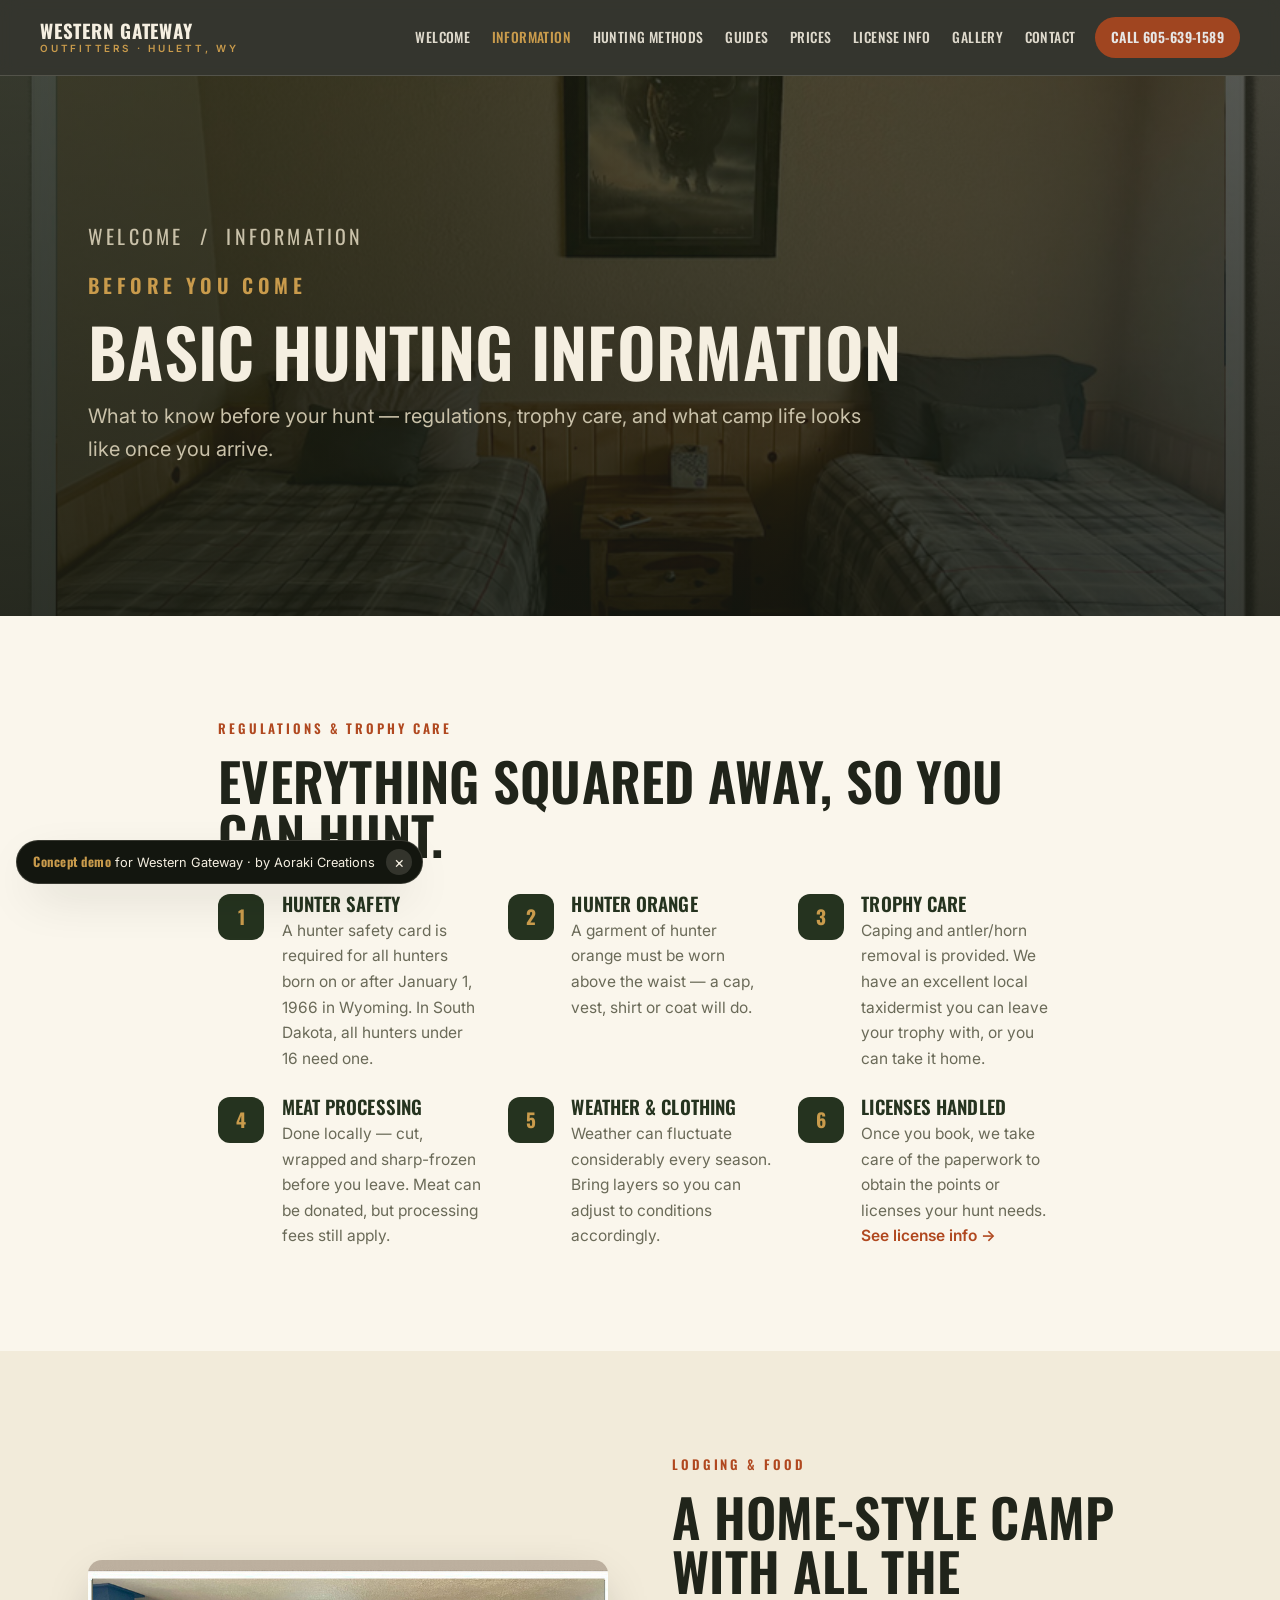
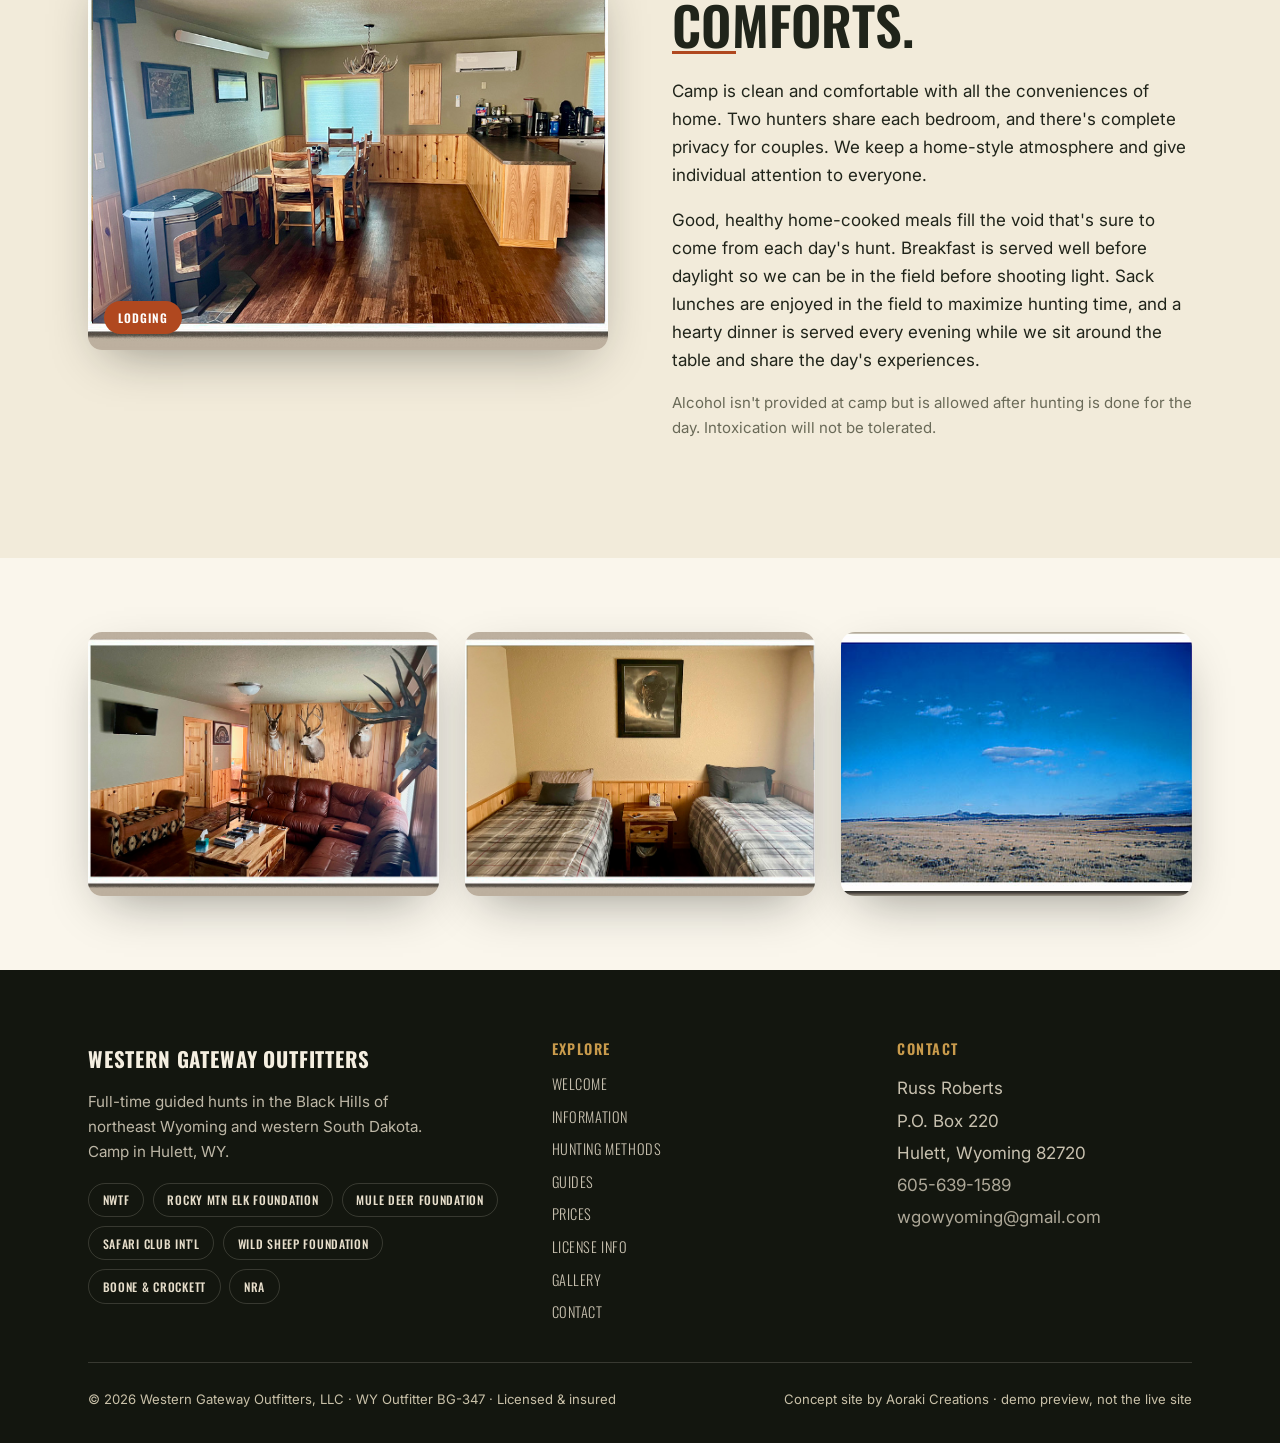
==== information.html @ 4d4ddf25 "Western Gateway Outfitters — concept demo site by Aoraki Creations" ====
<!DOCTYPE html>
<html lang="en">
<head>
<meta charset="utf-8">
<meta name="viewport" content="width=device-width, initial-scale=1">
<meta name="robots" content="noindex, nofollow">
<title>Hunting Information | Western Gateway Outfitters</title>
<meta name="description" content="Regulations, trophy care, meat processing, lodging and home-cooked meals at Western Gateway Outfitters' camp in Hulett, Wyoming.">
<script>document.documentElement.className+=" js";</script>
<link rel="preconnect" href="https://fonts.googleapis.com">
<link rel="preconnect" href="https://fonts.gstatic.com" crossorigin>
<link href="https://fonts.googleapis.com/css2?family=Oswald:wght@300;400;500;600;700&family=Inter:wght@400;500;600;700&display=swap" rel="stylesheet">
<link rel="stylesheet" href="styles.css">
<link rel="icon" href="data:image/svg+xml,%3Csvg xmlns='http://www.w3.org/2000/svg' viewBox='0 0 32 32'%3E%3Crect width='32' height='32' rx='6' fill='%2325331f'/%3E%3Ctext x='16' y='22' font-family='Arial Narrow,sans-serif' font-size='13' font-weight='700' fill='%23c99b4c' text-anchor='middle'%3EWG%3C/text%3E%3C/svg%3E">
</head>
<body>
<header class="site-header">
  <a class="brand" href="index.html">
    <span class="brand__name">Western Gateway</span>
    <span class="brand__sub">Outfitters &middot; Hulett, WY</span>
  </a>
  <button class="nav-toggle" aria-label="Open menu" aria-expanded="false" aria-controls="primary-nav"><span></span><span></span><span></span></button>
  <nav id="primary-nav" class="nav" aria-label="Primary">
    <a href="index.html">Welcome</a>
    <a href="information.html" aria-current="page">Information</a>
    <a href="hunting-methods.html">Hunting Methods</a>
    <a href="guides.html">Guides</a>
    <a href="prices.html">Prices</a>
    <a href="licenses.html">License Info</a>
    <a href="gallery.html">Gallery</a>
    <a href="contact.html">Contact</a>
    <a href="tel:+16056391589" class="nav-call">Call 605-639-1589</a>
  </nav>
</header>
<div class="nav-backdrop"></div>
<section class="page-hero">
  <div class="page-hero__media"><img src="assets/camp/camp-3.jpg" alt=""></div>
  <div class="wrap">
    <p class="crumb"><a href="index.html">Welcome</a> &nbsp;/&nbsp; Information</p>
    <p class="eyebrow">Before You Come</p>
    <h1>Basic Hunting Information</h1>
    <p>What to know before your hunt — regulations, trophy care, and what camp life looks like once you arrive.</p>
  </div>
</section>

<section class="section bg-paper">
  <div class="wrap wrap--narrow">
    <p class="eyebrow reveal">Regulations &amp; Trophy Care</p>
    <h2 class="h-lg reveal" style="margin-bottom:2rem">Everything squared away, so you can hunt.</h2>
    <div class="grid grid--3">
      <div class="feature reveal"><div class="feature__icon">1</div><div><h3>Hunter Safety</h3><p>A hunter safety card is required for all hunters born on or after January 1, 1966 in Wyoming. In South Dakota, all hunters under 16 need one.</p></div></div>
      <div class="feature reveal" data-d="1"><div class="feature__icon">2</div><div><h3>Hunter Orange</h3><p>A garment of hunter orange must be worn above the waist — a cap, vest, shirt or coat will do.</p></div></div>
      <div class="feature reveal" data-d="2"><div class="feature__icon">3</div><div><h3>Trophy Care</h3><p>Caping and antler/horn removal is provided. We have an excellent local taxidermist you can leave your trophy with, or you can take it home.</p></div></div>
      <div class="feature reveal"><div class="feature__icon">4</div><div><h3>Meat Processing</h3><p>Done locally — cut, wrapped and sharp-frozen before you leave. Meat can be donated, but processing fees still apply.</p></div></div>
      <div class="feature reveal" data-d="1"><div class="feature__icon">5</div><div><h3>Weather &amp; Clothing</h3><p>Weather can fluctuate considerably every season. Bring layers so you can adjust to conditions accordingly.</p></div></div>
      <div class="feature reveal" data-d="2"><div class="feature__icon">6</div><div><h3>Licenses Handled</h3><p>Once you book, we take care of the paperwork to obtain the points or licenses your hunt needs. <a href="licenses.html" style="color:var(--sienna);font-weight:600">See license info &rarr;</a></p></div></div>
    </div>
  </div>
</section>

<section class="section bg-cream">
  <div class="wrap split">
    <div class="split__media reveal">
      <img src="assets/camp/lodge-1.jpg" alt="Clean, comfortable lodging at Western Gateway Outfitters camp">
      <span class="tag">Lodging</span>
    </div>
    <div class="split__body reveal" data-d="1">
      <p class="eyebrow">Lodging &amp; Food</p>
      <h2 class="h-lg">A home-style camp with all the comforts.</h2>
      <hr class="rule">
      <div class="stack">
        <p>Camp is clean and comfortable with all the conveniences of home. Two hunters share each bedroom, and there's complete privacy for couples. We keep a home-style atmosphere and give individual attention to everyone.</p>
        <p>Good, healthy home-cooked meals fill the void that's sure to come from each day's hunt. Breakfast is served well before daylight so we can be in the field before shooting light. Sack lunches are enjoyed in the field to maximize hunting time, and a hearty dinner is served every evening while we sit around the table and share the day's experiences.</p>
        <p style="font-size:.94rem;color:var(--muted)">Alcohol isn't provided at camp but is allowed after hunting is done for the day. Intoxication will not be tolerated.</p>
      </div>
    </div>
  </div>
</section>

<section class="section--tight bg-paper">
  <div class="wrap">
    <div class="grid grid--3">
      <div class="split__media reveal"><img src="assets/camp/lodge-2.jpg" alt="Camp interior" style="aspect-ratio:4/3"></div>
      <div class="split__media reveal" data-d="1"><img src="assets/camp/camp-3.jpg" alt="Camp" style="aspect-ratio:4/3"></div>
      <div class="split__media reveal" data-d="2"><img src="assets/terrain/terrain-3.jpg" alt="Hunting country" style="aspect-ratio:4/3"></div>
    </div>
  </div>
</section>
<footer class="site-footer">
  <div class="wrap">
    <div class="footer-grid">
      <div class="footer-brand">
        <div class="footer-brand__name">Western Gateway Outfitters</div>
        <p>Full-time guided hunts in the Black Hills of northeast Wyoming and western South Dakota. Camp in Hulett, WY.</p>
        <div class="chips">
          <span class="chip">NWTF</span><span class="chip">Rocky Mtn Elk Foundation</span><span class="chip">Mule Deer Foundation</span><span class="chip">Safari Club Int'l</span><span class="chip">Wild Sheep Foundation</span><span class="chip">Boone &amp; Crockett</span><span class="chip">NRA</span>
        </div>
      </div>
      <div>
        <h4>Explore</h4>
        <ul class="footer-nav">
          <li><a href="index.html">Welcome</a></li>
          <li><a href="information.html">Information</a></li>
          <li><a href="hunting-methods.html">Hunting Methods</a></li>
          <li><a href="guides.html">Guides</a></li>
          <li><a href="prices.html">Prices</a></li>
          <li><a href="licenses.html">License Info</a></li>
          <li><a href="gallery.html">Gallery</a></li>
          <li><a href="contact.html">Contact</a></li>
        </ul>
      </div>
      <div>
        <h4>Contact</h4>
        <p style="opacity:.85;line-height:1.9">Russ Roberts<br>P.O. Box 220<br>Hulett, Wyoming 82720<br><a href="tel:+16056391589">605-639-1589</a><br><a href="mailto:wgowyoming@gmail.com">wgowyoming@gmail.com</a></p>
      </div>
    </div>
    <div class="footer-bottom">
      <span>&copy; <span id="year"></span> Western Gateway Outfitters, LLC &middot; WY Outfitter BG-347 &middot; Licensed &amp; insured</span>
      <span>Concept site by Aoraki Creations &middot; demo preview, not the live site</span>
    </div>
  </div>
</footer>

<div class="demo-badge"><span><b>Concept demo</b> for Western Gateway &middot; by Aoraki Creations</span><button class="demo-badge__x" aria-label="Dismiss">&times;</button></div>
<a class="mobile-call" href="tel:+16056391589">Call or Text &middot; 605-639-1589</a>

<script src="main.js"></script>
</body>
</html>
---- styles.css ----
/* ===========================================================================
   Western Gateway Outfitters — concept site by Aoraki Creations
   Black Hills heritage: ponderosa green, warm charcoal, bone, burnt sienna.
   Multi-page static site. One stylesheet, shared header/footer.
   =========================================================================== */

:root{
  /* palette */
  --ink:#13160f;              /* near-black, green-warm */
  --ink-2:#1b2016;
  --pine:#25331f;             /* deep ponderosa green */
  --pine-2:#2f4127;
  --moss:#556b3f;             /* lit sage/moss */
  --moss-d:#455736;
  --cream:#f5efe1;
  --bone:#e8dfcc;
  --paper:#faf6ec;
  --paper-2:#f2ebda;
  --sienna:#b0481f;           /* burnt sienna accent */
  --sienna-d:#8f3915;
  --wheat:#c99b4c;            /* warm gold */
  --ink-text:#20241a;
  --muted:#6a6a58;
  --muted-d:#c9c1a9;          /* muted text on dark */
  --line:rgba(32,36,26,.14);
  --line-d:rgba(245,239,225,.16);
  --white:#fff;
  --shadow-sm:0 2px 10px rgba(19,22,15,.08);
  --shadow:0 18px 50px -18px rgba(19,22,15,.45);
  --shadow-lg:0 40px 90px -30px rgba(19,22,15,.6);
  /* type */
  --display:"Oswald","Arial Narrow",sans-serif;
  --sans:"Inter",-apple-system,BlinkMacSystemFont,"Segoe UI",Roboto,sans-serif;
  /* layout */
  --wrap:1200px;
  --wrap-narrow:940px;
  --radius:14px;
  --radius-sm:9px;
  --header-h:76px;
  --ease:cubic-bezier(.2,.7,.2,1);
}

/* ---------- reset ---------- */
*,*::before,*::after{box-sizing:border-box}
html{scroll-behavior:smooth;scroll-padding-top:92px;-webkit-text-size-adjust:100%}
@media (prefers-reduced-motion:reduce){html{scroll-behavior:auto}}
body{
  margin:0;font-family:var(--sans);background:var(--paper);color:var(--ink-text);
  font-size:17px;line-height:1.65;-webkit-font-smoothing:antialiased;text-rendering:optimizeLegibility;
  overflow-x:hidden;
}
img{max-width:100%;display:block}
a{color:inherit;text-decoration:none}
button{font-family:inherit;cursor:pointer}
h1,h2,h3,h4{font-family:var(--display);font-weight:600;line-height:1.02;margin:0;letter-spacing:.005em;text-transform:uppercase}
p{margin:0 0 1em}
:focus-visible{outline:3px solid var(--sienna);outline-offset:3px;border-radius:4px}

/* ---------- layout helpers ---------- */
.wrap{width:100%;max-width:var(--wrap);margin-inline:auto;padding-inline:clamp(20px,5vw,48px)}
.wrap--narrow{max-width:var(--wrap-narrow)}
.section{padding-block:clamp(60px,8vw,110px)}
.section--tight{padding-block:clamp(44px,6vw,74px)}
.center{text-align:center}
.maxch{max-width:64ch}
.mx-auto{margin-inline:auto}
.bg-ink{background:var(--ink);color:var(--cream)}
.bg-pine{background:var(--pine);color:var(--cream)}
.bg-cream{background:var(--paper-2)}
.bg-paper{background:var(--paper)}

/* eyebrow + headings */
.eyebrow{font-family:var(--display);text-transform:uppercase;letter-spacing:.22em;font-size:.82rem;
  font-weight:600;color:var(--sienna);margin:0 0 .9rem}
.bg-ink .eyebrow,.bg-pine .eyebrow{color:var(--wheat)}
.h-xl{font-size:clamp(2.5rem,6vw,4.6rem)}
.h-lg{font-size:clamp(2rem,4.4vw,3.3rem)}
.h-md{font-size:clamp(1.5rem,2.6vw,2.1rem)}
.lead{font-size:clamp(1.08rem,1.7vw,1.32rem);line-height:1.55;color:var(--muted)}
.bg-ink .lead,.bg-pine .lead{color:var(--muted-d)}
.stack>*+*{margin-top:1rem}
.rule{width:64px;height:3px;background:var(--sienna);border:0;margin:0 0 1.4rem}
.center .rule{margin-inline:auto}

/* ---------- buttons ---------- */
.btn{display:inline-flex;align-items:center;justify-content:center;gap:.5em;
  font-family:var(--display);text-transform:uppercase;letter-spacing:.06em;font-weight:600;
  font-size:.98rem;padding:.85em 1.5em;border-radius:999px;border:2px solid transparent;
  transition:transform .25s var(--ease),background .25s,color .25s,border-color .25s,box-shadow .25s;white-space:nowrap}
.btn:hover{transform:translateY(-2px)}
.btn--primary{background:var(--sienna);color:#fff;box-shadow:0 12px 26px -12px rgba(176,72,31,.7)}
.btn--primary:hover{background:var(--sienna-d);box-shadow:0 16px 32px -12px rgba(176,72,31,.85)}
.btn--ghost{border-color:var(--line);color:var(--ink-text);background:transparent}
.btn--ghost:hover{border-color:var(--sienna);color:var(--sienna)}
.btn--on-dark{border-color:rgba(245,239,225,.4);color:var(--cream);background:rgba(245,239,225,.05)}
.btn--on-dark:hover{background:var(--cream);color:var(--ink);border-color:var(--cream)}
.btn--lg{padding:1em 1.9em;font-size:1.05rem}

/* ---------- header / nav ---------- */
.site-header{position:sticky;top:0;z-index:60;display:flex;align-items:center;justify-content:space-between;
  gap:1rem;padding:.6rem clamp(16px,4vw,40px);background:rgba(19,22,15,.86);backdrop-filter:blur(10px);
  border-bottom:1px solid var(--line-d);transition:background .3s,box-shadow .3s;min-height:var(--header-h)}
.site-header.scrolled{background:rgba(19,22,15,.96);box-shadow:0 10px 30px -18px rgba(0,0,0,.8)}
.brand{display:flex;flex-direction:column;line-height:1;flex-shrink:0}
.brand__name{font-family:var(--display);text-transform:uppercase;font-weight:700;letter-spacing:.04em;
  font-size:1.18rem;color:var(--cream)}
.brand__sub{font-size:.62rem;letter-spacing:.28em;text-transform:uppercase;color:var(--wheat);margin-top:.28rem;font-weight:600}
.nav{display:flex;align-items:center;gap:.1rem}
.nav a{font-family:var(--display);text-transform:uppercase;letter-spacing:.03em;color:var(--cream);
  font-weight:500;font-size:.86rem;padding:.5rem .62rem;border-radius:999px;opacity:.88;
  transition:opacity .2s,background .2s,color .2s;white-space:nowrap}
.nav a:not(.btn):hover{background:rgba(245,239,225,.1);opacity:1}
.nav a.active:not(.btn),.nav a[aria-current="page"]:not(.btn){color:var(--wheat);opacity:1}
.nav .nav-call{margin-left:.5rem;background:var(--sienna);color:#fff;padding:.55rem 1rem;font-weight:600}
.nav .nav-call:hover{background:var(--sienna-d);opacity:1}
.nav-toggle{display:none;flex-direction:column;gap:5px;width:44px;height:44px;align-items:center;justify-content:center;
  background:transparent;border:0;border-radius:10px}
.nav-toggle span{width:22px;height:2px;background:var(--cream);border-radius:2px;transition:transform .3s var(--ease),opacity .2s}
.nav-backdrop{position:fixed;inset:0;background:rgba(11,13,8,.55);opacity:0;visibility:hidden;transition:.3s;z-index:55}
body.nav-open .nav-backdrop{opacity:1;visibility:visible}

/* ---------- page hero (subpages) ---------- */
.page-hero{position:relative;color:var(--cream);padding-block:clamp(70px,12vw,130px);overflow:hidden;isolation:isolate}
.page-hero__media{position:absolute;inset:0;z-index:-2}
.page-hero__media img{width:100%;height:100%;object-fit:cover}
.page-hero::after{content:"";position:absolute;inset:0;z-index:-1;
  background:linear-gradient(180deg,rgba(19,22,15,.6),rgba(19,22,15,.78)),linear-gradient(90deg,rgba(37,51,31,.55),rgba(19,22,15,.3))}
.page-hero .eyebrow{color:var(--wheat)}
.page-hero h1{font-size:clamp(2.4rem,6vw,4.2rem)}
.page-hero p{max-width:60ch;color:var(--muted-d);font-size:clamp(1.05rem,1.6vw,1.25rem);margin-top:.9rem}
.crumb{font-family:var(--display);text-transform:uppercase;letter-spacing:.16em;font-size:.72rem;color:var(--muted-d);margin-bottom:1rem}
.crumb a:hover{color:var(--wheat)}

/* ---------- home hero ---------- */
.hero{position:relative;min-height:min(90vh,760px);display:flex;align-items:flex-end;color:var(--cream);overflow:hidden;isolation:isolate}
.hero__media{position:absolute;inset:0;z-index:-2}
.hero__media img{width:100%;height:100%;object-fit:cover;object-position:center 35%}
.hero::after{content:"";position:absolute;inset:0;z-index:-1;
  background:linear-gradient(180deg,rgba(19,22,15,.28) 0%,rgba(19,22,15,.42) 45%,rgba(19,22,15,.86) 100%)}
.hero__inner{padding-block:clamp(40px,7vw,84px)}
.hero h1{font-size:clamp(2.7rem,7.4vw,6rem);letter-spacing:.01em;text-shadow:0 2px 30px rgba(0,0,0,.4)}
.hero h1 .accent{color:var(--wheat)}
.hero .lead{max-width:56ch;margin-top:1rem;color:#eee5d3}
.hero__cta{display:flex;flex-wrap:wrap;gap:.8rem;margin-top:1.9rem}
.hero__scroll{position:absolute;bottom:20px;left:50%;transform:translateX(-50%);display:flex;flex-direction:column;
  align-items:center;gap:.5rem;font-family:var(--display);text-transform:uppercase;letter-spacing:.2em;font-size:.7rem;color:var(--muted-d)}
.hero__scroll .line{width:1px;height:34px;background:linear-gradient(var(--wheat),transparent)}

/* ---------- trust bar ---------- */
.trust-bar{background:var(--ink);color:var(--cream);border-bottom:1px solid var(--line-d)}
.trust-bar .wrap{display:flex;flex-wrap:wrap;justify-content:center;gap:.4rem 2.4rem;padding-block:1.1rem;text-align:center}
.trust-bar span{font-family:var(--display);text-transform:uppercase;letter-spacing:.1em;font-size:.82rem;font-weight:500;
  display:inline-flex;align-items:center;gap:.6rem;color:var(--bone)}
.trust-bar span b{color:var(--wheat);font-weight:700}
.trust-bar span::before{content:"";width:6px;height:6px;border-radius:50%;background:var(--sienna);flex-shrink:0}

/* ---------- stat band ---------- */
.stats{display:grid;grid-template-columns:repeat(4,1fr);gap:1px;background:var(--line-d)}
.stat{background:var(--ink);padding:clamp(28px,4vw,44px) 1.4rem;text-align:center}
.stat__num{font-family:var(--display);font-weight:700;font-size:clamp(2.1rem,4vw,3rem);color:var(--wheat);line-height:1}
.stat__label{color:var(--muted-d);font-size:.92rem;margin-top:.6rem;text-transform:uppercase;letter-spacing:.05em;font-family:var(--display);font-weight:300}

/* ---------- split ---------- */
.split{display:grid;grid-template-columns:1fr 1fr;gap:clamp(32px,5vw,72px);align-items:center}
.split--reverse .split__media{order:2}
.split__media{position:relative}
.split__media img{width:100%;border-radius:var(--radius);box-shadow:var(--shadow);aspect-ratio:4/3;object-fit:cover}
.tag{position:absolute;left:16px;bottom:16px;background:var(--sienna);color:#fff;font-family:var(--display);
  text-transform:uppercase;letter-spacing:.08em;font-size:.74rem;font-weight:600;padding:.42rem .9rem;border-radius:999px}

/* ticks / feature list */
.ticks{list-style:none;margin:1.4rem 0 0;padding:0;display:grid;gap:.7rem}
.ticks li{position:relative;padding-left:1.9rem;color:var(--ink-text)}
.ticks li::before{content:"";position:absolute;left:0;top:.5em;width:12px;height:8px;border-left:2.5px solid var(--sienna);
  border-bottom:2.5px solid var(--sienna);transform:rotate(-45deg)}
.bg-ink .ticks li,.bg-pine .ticks li{color:var(--bone)}

/* ---------- card grid (hunts / features) ---------- */
.grid{display:grid;gap:1.6rem}
.grid--3{grid-template-columns:repeat(3,1fr)}
.grid--4{grid-template-columns:repeat(4,1fr)}
.card{background:var(--white);border:1px solid var(--line);border-radius:var(--radius);overflow:hidden;
  box-shadow:var(--shadow-sm);transition:transform .3s var(--ease),box-shadow .3s;display:flex;flex-direction:column}
.card:hover{transform:translateY(-5px);box-shadow:var(--shadow)}
.card__media{aspect-ratio:3/2;overflow:hidden;background:var(--pine)}
.card__media img{width:100%;height:100%;object-fit:cover;transition:transform .5s var(--ease)}
.card:hover .card__media img{transform:scale(1.05)}
.card__body{padding:1.3rem 1.4rem 1.5rem}
.card__body h3{font-size:1.3rem;color:var(--pine)}
.card__meta{font-family:var(--display);text-transform:uppercase;letter-spacing:.06em;font-size:.76rem;
  color:var(--sienna);font-weight:600;margin-bottom:.4rem}
.card__body p{color:var(--muted);font-size:.96rem;margin:.5rem 0 0}
.card__price{margin-top:.9rem;font-family:var(--display);font-weight:700;font-size:1.35rem;color:var(--ink-text)}
.card__price small{font-weight:400;font-size:.8rem;color:var(--muted);letter-spacing:.02em}

/* ---------- feature blocks (info page) ---------- */
.feature{display:grid;grid-template-columns:auto 1fr;gap:1.1rem;align-items:start}
.feature__icon{width:46px;height:46px;border-radius:12px;background:var(--pine);color:var(--wheat);display:flex;
  align-items:center;justify-content:center;font-family:var(--display);font-weight:700;font-size:1.2rem;flex-shrink:0}
.feature h3{font-size:1.18rem;color:var(--pine);margin-bottom:.3rem}
.feature p{color:var(--muted);font-size:.97rem;margin:0}

/* ---------- guides ---------- */
.guide{background:var(--white);border:1px solid var(--line);border-radius:var(--radius);overflow:hidden;box-shadow:var(--shadow-sm)}
.guide__media{aspect-ratio:1/1;overflow:hidden;background:var(--pine)}
.guide__media img{width:100%;height:100%;object-fit:cover;object-position:center top}
.guide__body{padding:1.1rem 1.2rem 1.3rem;text-align:center}
.guide__body h3{font-size:1.35rem;color:var(--pine)}
.guide__role{font-family:var(--display);text-transform:uppercase;letter-spacing:.12em;font-size:.72rem;color:var(--sienna);font-weight:600;margin-top:.2rem}

/* ---------- prices ---------- */
.price-groups{display:grid;gap:2.4rem}
.price-group h3{font-size:1.5rem;color:var(--pine);margin-bottom:.2rem}
.price-group>.eyebrow{margin-bottom:.5rem}
.price-list{display:grid;gap:.7rem;margin-top:1.1rem}
.price-row{display:grid;grid-template-columns:1fr auto;gap:1rem;align-items:center;background:var(--white);
  border:1px solid var(--line);border-left:4px solid var(--sienna);border-radius:10px;padding:1rem 1.3rem;
  box-shadow:var(--shadow-sm);transition:transform .2s var(--ease),box-shadow .2s}
.price-row:hover{transform:translateX(3px);box-shadow:var(--shadow-sm)}
.price-row__name{font-weight:600;color:var(--ink-text)}
.price-row__name small{display:block;font-weight:400;color:var(--muted);font-size:.86rem;margin-top:.15rem;text-transform:none;letter-spacing:0}
.price-row__cost{font-family:var(--display);font-weight:700;font-size:1.3rem;color:var(--pine);text-align:right;white-space:nowrap}
.price-row__cost small{display:block;font-weight:400;font-size:.72rem;color:var(--muted)}
.callout{background:var(--pine);color:var(--cream);border-radius:var(--radius);padding:clamp(24px,4vw,40px)}
.callout h3{color:var(--wheat);font-size:1.4rem;margin-bottom:.6rem}
.callout p{color:var(--bone);margin-bottom:.6rem}
.callout p:last-child{margin-bottom:0}

/* two-column notes / license tables */
.info-cols{display:grid;grid-template-columns:1fr 1fr;gap:clamp(28px,4vw,56px);align-items:start}
.rate-table{width:100%;border-collapse:collapse;background:var(--white);border-radius:var(--radius);overflow:hidden;
  box-shadow:var(--shadow-sm);border:1px solid var(--line)}
.rate-table caption{font-family:var(--display);text-transform:uppercase;letter-spacing:.1em;font-size:1rem;font-weight:600;
  color:var(--pine);text-align:left;padding:.9rem 1.2rem;background:var(--paper-2);border-bottom:1px solid var(--line)}
.rate-table td{padding:.72rem 1.2rem;border-bottom:1px solid var(--line)}
.rate-table tr:last-child td{border-bottom:0}
.rate-table td:last-child{text-align:right;font-family:var(--display);font-weight:600;color:var(--ink-text);white-space:nowrap}
.rate-table tr:hover td{background:var(--paper)}

/* ---------- gallery ---------- */
.gallery-filter{display:flex;flex-wrap:wrap;justify-content:center;gap:.5rem;margin-bottom:2rem}
.gallery-filter button{font-family:var(--display);text-transform:uppercase;letter-spacing:.06em;font-weight:500;font-size:.85rem;
  padding:.5rem 1.1rem;border-radius:999px;border:1.5px solid var(--line);background:transparent;color:var(--ink-text);
  transition:all .2s}
.gallery-filter button:hover{border-color:var(--sienna);color:var(--sienna)}
.gallery-filter button.active{background:var(--pine);border-color:var(--pine);color:var(--cream)}
.gallery{display:grid;grid-template-columns:repeat(4,1fr);gap:12px}
.gallery figure{margin:0;position:relative;overflow:hidden;border-radius:10px;aspect-ratio:4/3;cursor:pointer;background:var(--pine)}
.gallery figure img{width:100%;height:100%;object-fit:cover;transition:transform .5s var(--ease)}
.gallery figure:hover img{transform:scale(1.06)}
.gallery figure::after{content:"";position:absolute;inset:0;background:linear-gradient(transparent 55%,rgba(19,22,15,.55));opacity:0;transition:opacity .3s}
.gallery figure:hover::after{opacity:1}
.gallery figure figcaption{position:absolute;left:12px;bottom:10px;right:12px;color:#fff;font-family:var(--display);
  text-transform:uppercase;letter-spacing:.06em;font-size:.78rem;opacity:0;transform:translateY(6px);transition:.3s;z-index:1}
.gallery figure:hover figcaption{opacity:1;transform:none}
.gallery figure.is-hidden{display:none}

/* lightbox */
.lightbox{position:fixed;inset:0;z-index:120;background:rgba(11,13,8,.95);display:flex;align-items:center;justify-content:center;
  opacity:0;visibility:hidden;transition:.3s}
.lightbox.open{opacity:1;visibility:visible}
.lightbox img{max-width:92%;max-height:86vh;border-radius:8px;box-shadow:var(--shadow-lg)}
.lightbox__cap{position:absolute;bottom:24px;left:0;right:0;text-align:center;color:var(--muted-d);font-size:.9rem;padding-inline:1rem}
.lightbox__x{position:absolute;top:20px;right:24px;width:48px;height:48px;border-radius:50%;border:none;
  background:rgba(245,239,225,.12);color:#fff;font-size:1.5rem;display:flex;align-items:center;justify-content:center}
.lightbox__x:hover{background:rgba(245,239,225,.25)}
.lightbox__nav{position:absolute;top:50%;transform:translateY(-50%);width:52px;height:52px;border-radius:50%;border:none;
  background:rgba(245,239,225,.12);color:#fff;font-size:1.6rem;display:flex;align-items:center;justify-content:center}
.lightbox__nav:hover{background:rgba(245,239,225,.22)}
.lightbox__nav.prev{left:18px}
.lightbox__nav.next{right:18px}

/* ---------- CTA band ---------- */
.cta-band{position:relative;color:var(--cream);text-align:center;overflow:hidden;isolation:isolate}
.cta-band__media{position:absolute;inset:0;z-index:-2}
.cta-band__media img{width:100%;height:100%;object-fit:cover}
.cta-band::after{content:"";position:absolute;inset:0;z-index:-1;background:linear-gradient(rgba(37,51,31,.82),rgba(19,22,15,.9))}
.cta-band h2{font-size:clamp(2rem,4vw,3.2rem)}
.cta-band p{color:var(--bone);max-width:52ch;margin:1rem auto 1.8rem}
.cta-band .hero__cta{justify-content:center}

/* ---------- contact ---------- */
.contact-grid{display:grid;grid-template-columns:1fr 1fr;gap:clamp(32px,5vw,64px);align-items:start}
.contact-card{background:var(--white);border:1px solid var(--line);border-radius:var(--radius);padding:clamp(24px,3vw,36px);box-shadow:var(--shadow-sm)}
.contact-list{list-style:none;margin:0;padding:0;display:grid;gap:1.1rem}
.contact-list li{display:grid;grid-template-columns:auto 1fr;gap:1rem;align-items:start}
.contact-list .lbl{font-family:var(--display);text-transform:uppercase;letter-spacing:.1em;font-size:.7rem;color:var(--sienna);font-weight:600}
.contact-list a:hover{color:var(--sienna)}
.form-row{display:grid;gap:.4rem;margin-bottom:1rem}
.form-row label{font-family:var(--display);text-transform:uppercase;letter-spacing:.08em;font-size:.78rem;font-weight:500;color:var(--ink-text)}
.form-row input,.form-row select,.form-row textarea{font-family:var(--sans);font-size:1rem;padding:.72rem .9rem;border:1.5px solid var(--line);
  border-radius:9px;background:var(--paper);color:var(--ink-text);width:100%}
.form-row input:focus,.form-row select:focus,.form-row textarea:focus{outline:none;border-color:var(--sienna);background:#fff}
.form-msg{display:none;margin-top:.4rem;padding:.9rem 1.1rem;background:var(--paper-2);border-left:3px solid var(--sienna);
  border-radius:8px;font-size:.94rem;color:var(--ink-text)}
.form-msg.show{display:block}

/* memberships / chips */
.chips{display:flex;flex-wrap:wrap;gap:.55rem;margin-top:1.2rem}
.chip{font-family:var(--display);text-transform:uppercase;letter-spacing:.06em;font-size:.74rem;font-weight:500;
  padding:.4rem .85rem;border-radius:999px;border:1.5px solid var(--line-d);color:var(--bone)}

/* ---------- footer ---------- */
.site-footer{background:var(--ink);color:var(--bone);padding-block:clamp(48px,6vw,72px) 2rem}
.footer-grid{display:grid;grid-template-columns:1.4fr 1fr 1fr;gap:clamp(28px,4vw,56px);margin-bottom:2.4rem}
.footer-grid h4{font-family:var(--display);text-transform:uppercase;letter-spacing:.1em;font-size:.9rem;color:var(--wheat);margin-bottom:1rem;font-weight:600}
.footer-grid a{color:var(--bone);opacity:.85}
.footer-grid a:hover{opacity:1;color:var(--wheat)}
.footer-nav{list-style:none;margin:0;padding:0;display:grid;gap:.55rem;font-family:var(--display);text-transform:uppercase;letter-spacing:.04em;font-size:.9rem;font-weight:300}
.footer-brand__name{font-family:var(--display);text-transform:uppercase;font-weight:700;letter-spacing:.04em;font-size:1.3rem;color:var(--cream)}
.footer-brand p{margin-top:.8rem;font-size:.95rem;opacity:.8;max-width:34ch}
.footer-bottom{border-top:1px solid var(--line-d);padding-top:1.6rem;display:flex;flex-wrap:wrap;justify-content:space-between;
  gap:.8rem;font-size:.82rem;color:var(--muted-d)}
.footer-bottom a{color:var(--muted-d)}

/* ---------- demo badge ---------- */
.demo-badge{position:fixed;left:16px;bottom:16px;z-index:100;display:flex;align-items:center;gap:.7rem;
  background:var(--ink);color:var(--cream);border:1px solid var(--line-d);border-radius:999px;
  padding:.5rem .6rem .5rem 1rem;box-shadow:var(--shadow);font-size:.8rem;max-width:calc(100vw - 32px)}
.demo-badge b{color:var(--wheat);font-family:var(--display);letter-spacing:.04em}
.demo-badge__x{width:26px;height:26px;border-radius:50%;border:none;background:rgba(245,239,225,.14);color:var(--cream);
  font-size:1rem;line-height:1;display:flex;align-items:center;justify-content:center;flex-shrink:0}
.demo-badge__x:hover{background:rgba(245,239,225,.28)}

/* ---------- reveal ---------- */
html.js .reveal{opacity:0;transform:translateY(26px);transition:opacity .8s var(--ease),transform .8s var(--ease)}
html.js .reveal.in{opacity:1;transform:none}
html.js .reveal[data-d="1"]{transition-delay:.08s}
html.js .reveal[data-d="2"]{transition-delay:.16s}
html.js .reveal[data-d="3"]{transition-delay:.24s}
@media (prefers-reduced-motion:reduce){html.js .reveal{opacity:1;transform:none;transition:none}}

/* ---------- responsive ---------- */
@media (max-width:960px){
  body.nav-open{overflow:hidden}
  .nav{position:fixed;top:0;right:0;height:100dvh;width:min(84vw,340px);background:var(--ink);flex-direction:column;
    align-items:stretch;justify-content:flex-start;gap:0;padding:calc(var(--header-h) + 12px) 1.2rem 2rem;transform:translateX(100%);
    transition:transform .35s var(--ease);z-index:58;overflow-y:auto}
  body.nav-open .nav{transform:none}
  .nav a{padding:.9rem .4rem;font-size:1.02rem;border-bottom:1px solid rgba(245,239,225,.08);border-radius:0;opacity:1}
  .nav .nav-call{margin:1rem 0 0;justify-content:center;border-radius:999px}
  .nav-toggle{display:flex;z-index:59}
  body.nav-open .nav-toggle span:nth-child(1){transform:translateY(7px) rotate(45deg)}
  body.nav-open .nav-toggle span:nth-child(2){opacity:0}
  body.nav-open .nav-toggle span:nth-child(3){transform:translateY(-7px) rotate(-45deg)}
  .split{grid-template-columns:1fr;gap:32px}
  .split--reverse .split__media{order:0}
  .stats{grid-template-columns:repeat(2,1fr)}
  .grid--3,.grid--4{grid-template-columns:repeat(2,1fr)}
  .info-cols,.contact-grid{grid-template-columns:1fr}
  .gallery{grid-template-columns:repeat(3,1fr)}
}
@media (max-width:560px){
  body{font-size:16px}
  .grid--3,.grid--4{grid-template-columns:1fr}
  .gallery{grid-template-columns:repeat(2,1fr)}
  .stats{grid-template-columns:1fr 1fr}
  .price-row{grid-template-columns:1fr;gap:.4rem}
  .price-row__cost{text-align:left}
  .footer-grid{grid-template-columns:1fr}
  .trust-bar .wrap{gap:.5rem 1.4rem}
  .hero{min-height:82vh}
}

/* sticky mobile call button */
.mobile-call{display:none}
@media (max-width:960px){
  .mobile-call{display:flex;position:fixed;left:16px;right:16px;bottom:16px;z-index:90;justify-content:center;
    align-items:center;gap:.5rem;background:var(--sienna);color:#fff;font-family:var(--display);text-transform:uppercase;
    letter-spacing:.06em;font-weight:600;padding:.9rem;border-radius:999px;box-shadow:0 12px 30px -8px rgba(0,0,0,.5)}
  .demo-badge{bottom:74px}
}
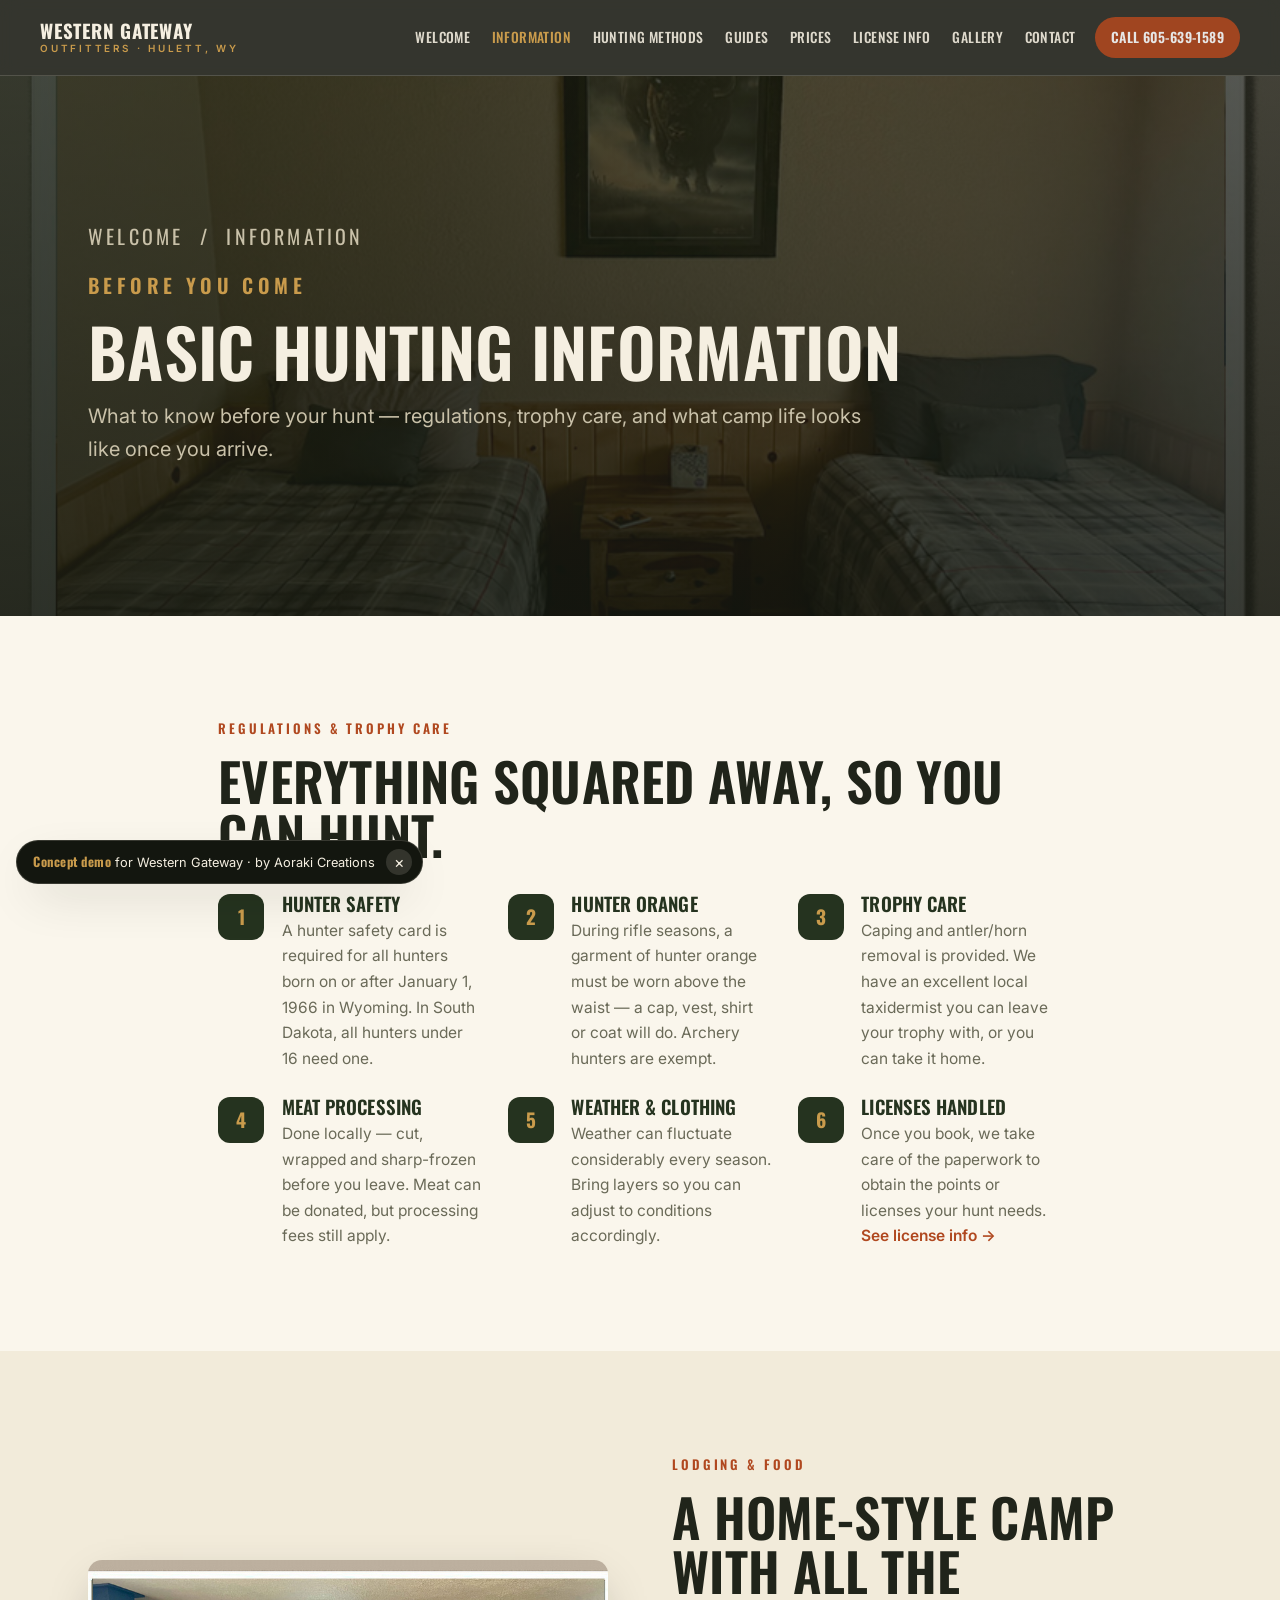
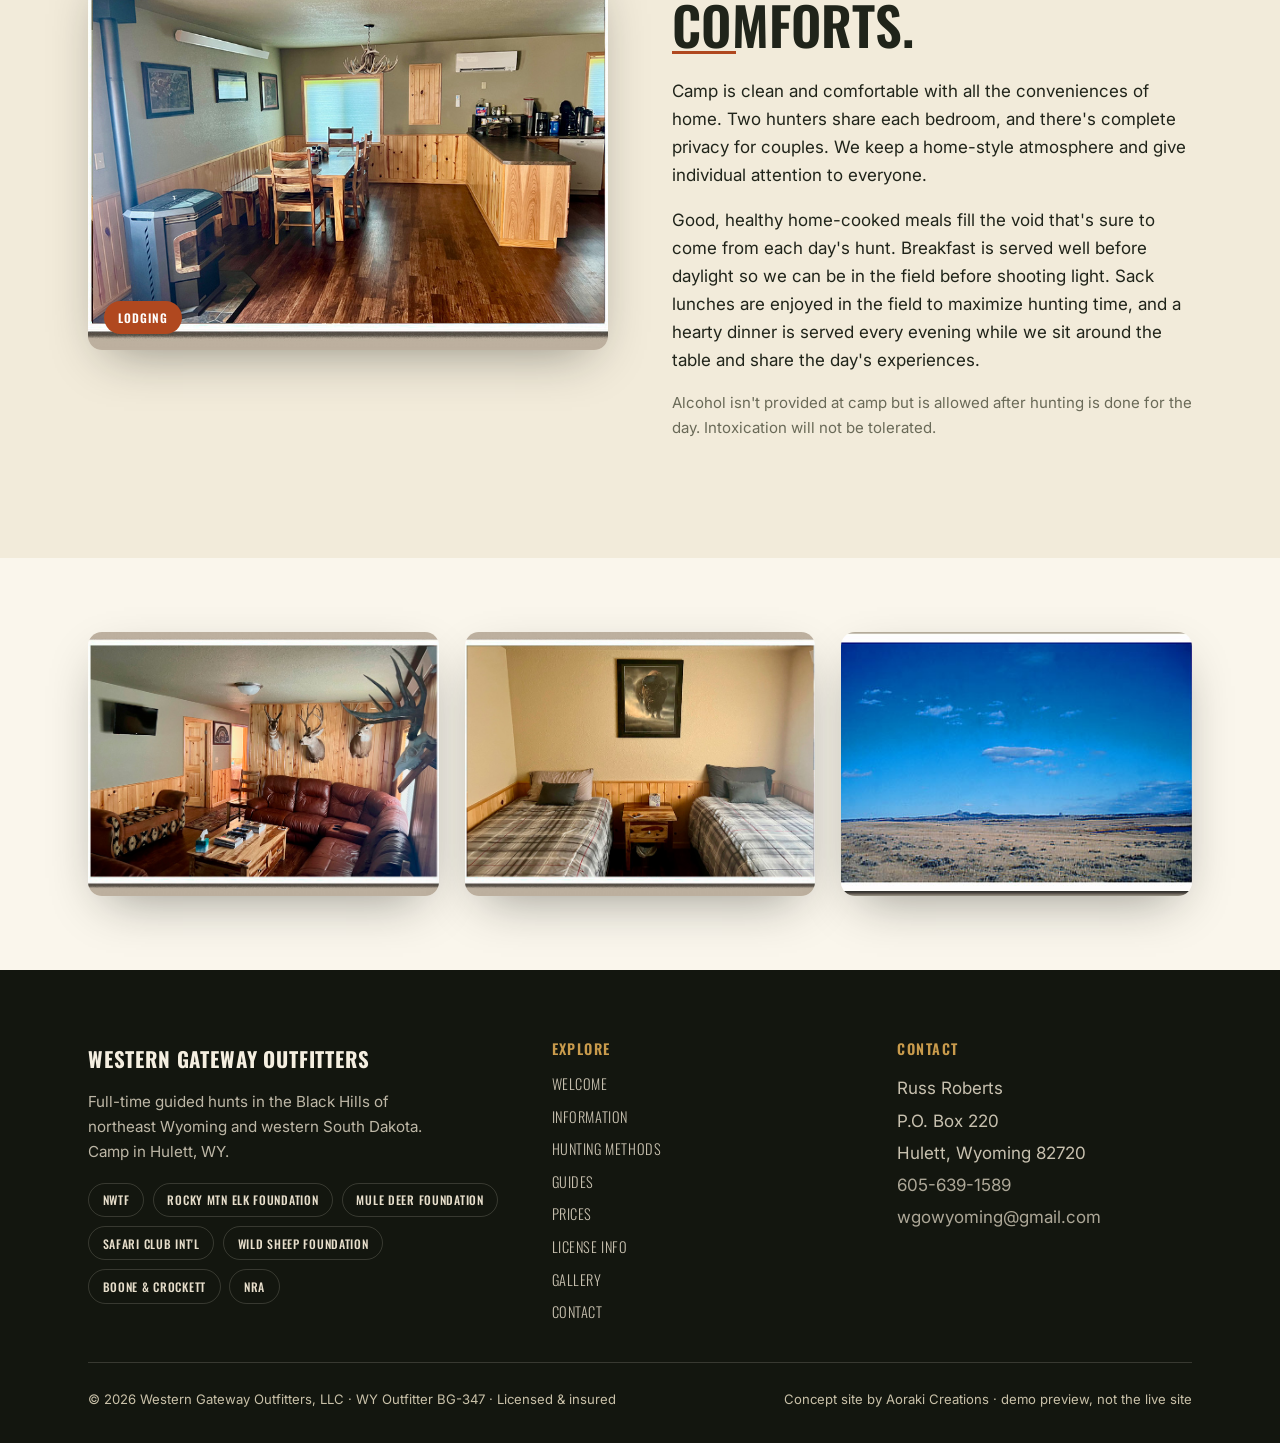
==== commit 7e101b18: "Fix guide photo cropping, qualify hunter-orange to rifle seasons, harden mobile overflow" ====
--- a/information.html
+++ b/information.html
@@ -49,7 +49,7 @@
     <h2 class="h-lg reveal" style="margin-bottom:2rem">Everything squared away, so you can hunt.</h2>
     <div class="grid grid--3">
       <div class="feature reveal"><div class="feature__icon">1</div><div><h3>Hunter Safety</h3><p>A hunter safety card is required for all hunters born on or after January 1, 1966 in Wyoming. In South Dakota, all hunters under 16 need one.</p></div></div>
-      <div class="feature reveal" data-d="1"><div class="feature__icon">2</div><div><h3>Hunter Orange</h3><p>A garment of hunter orange must be worn above the waist — a cap, vest, shirt or coat will do.</p></div></div>
+      <div class="feature reveal" data-d="1"><div class="feature__icon">2</div><div><h3>Hunter Orange</h3><p>During rifle seasons, a garment of hunter orange must be worn above the waist — a cap, vest, shirt or coat will do. Archery hunters are exempt.</p></div></div>
       <div class="feature reveal" data-d="2"><div class="feature__icon">3</div><div><h3>Trophy Care</h3><p>Caping and antler/horn removal is provided. We have an excellent local taxidermist you can leave your trophy with, or you can take it home.</p></div></div>
       <div class="feature reveal"><div class="feature__icon">4</div><div><h3>Meat Processing</h3><p>Done locally — cut, wrapped and sharp-frozen before you leave. Meat can be donated, but processing fees still apply.</p></div></div>
       <div class="feature reveal" data-d="1"><div class="feature__icon">5</div><div><h3>Weather &amp; Clothing</h3><p>Weather can fluctuate considerably every season. Bring layers so you can adjust to conditions accordingly.</p></div></div>
--- a/styles.css
+++ b/styles.css
@@ -42,7 +42,7 @@
 
 /* ---------- reset ---------- */
 *,*::before,*::after{box-sizing:border-box}
-html{scroll-behavior:smooth;scroll-padding-top:92px;-webkit-text-size-adjust:100%}
+html{scroll-behavior:smooth;scroll-padding-top:92px;-webkit-text-size-adjust:100%;overflow-x:hidden}
 @media (prefers-reduced-motion:reduce){html{scroll-behavior:auto}}
 body{
   margin:0;font-family:var(--sans);background:var(--paper);color:var(--ink-text);
@@ -202,8 +202,8 @@
 
 /* ---------- guides ---------- */
 .guide{background:var(--white);border:1px solid var(--line);border-radius:var(--radius);overflow:hidden;box-shadow:var(--shadow-sm)}
-.guide__media{aspect-ratio:1/1;overflow:hidden;background:var(--pine)}
-.guide__media img{width:100%;height:100%;object-fit:cover;object-position:center top}
+.guide__media{aspect-ratio:3/2;overflow:hidden;background:var(--pine)}
+.guide__media img{width:100%;height:100%;object-fit:cover;object-position:center 22%;transform:scale(1.06)}
 .guide__body{padding:1.1rem 1.2rem 1.3rem;text-align:center}
 .guide__body h3{font-size:1.35rem;color:var(--pine)}
 .guide__role{font-family:var(--display);text-transform:uppercase;letter-spacing:.12em;font-size:.72rem;color:var(--sienna);font-weight:600;margin-top:.2rem}
